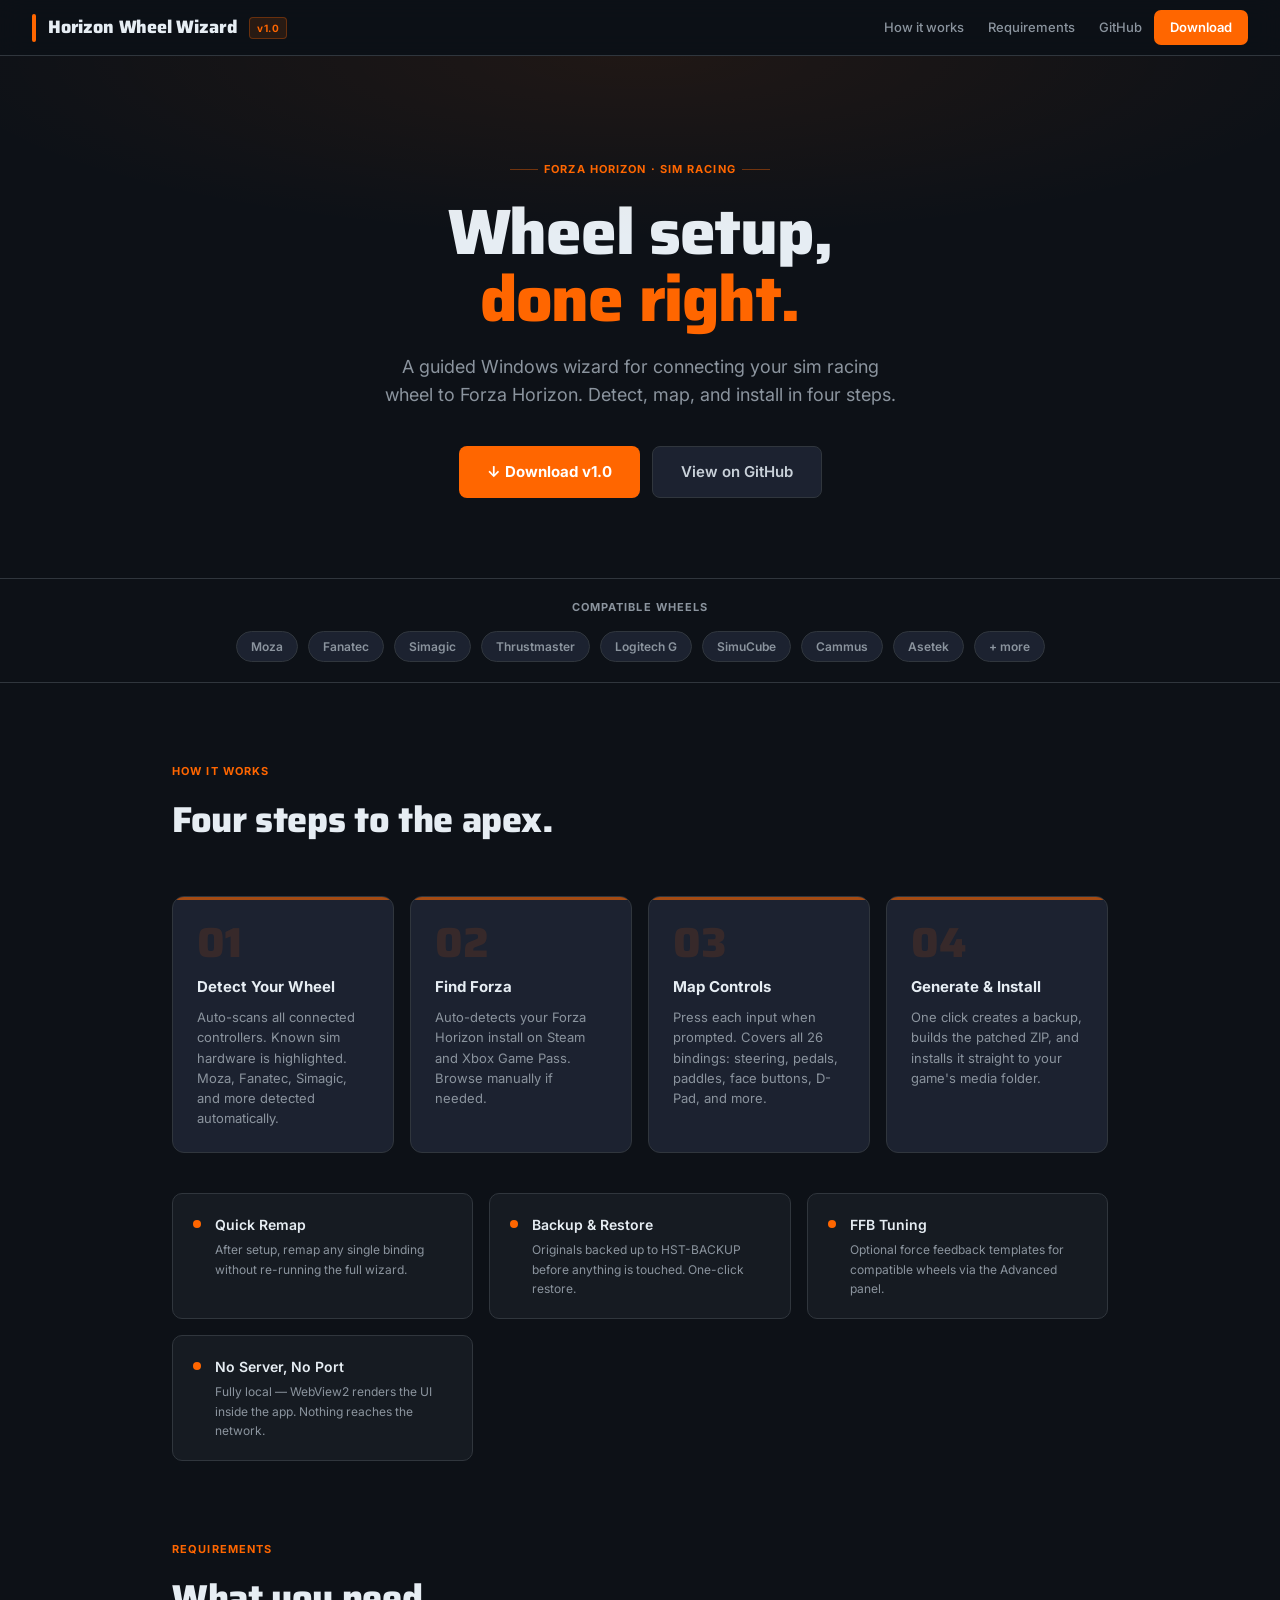
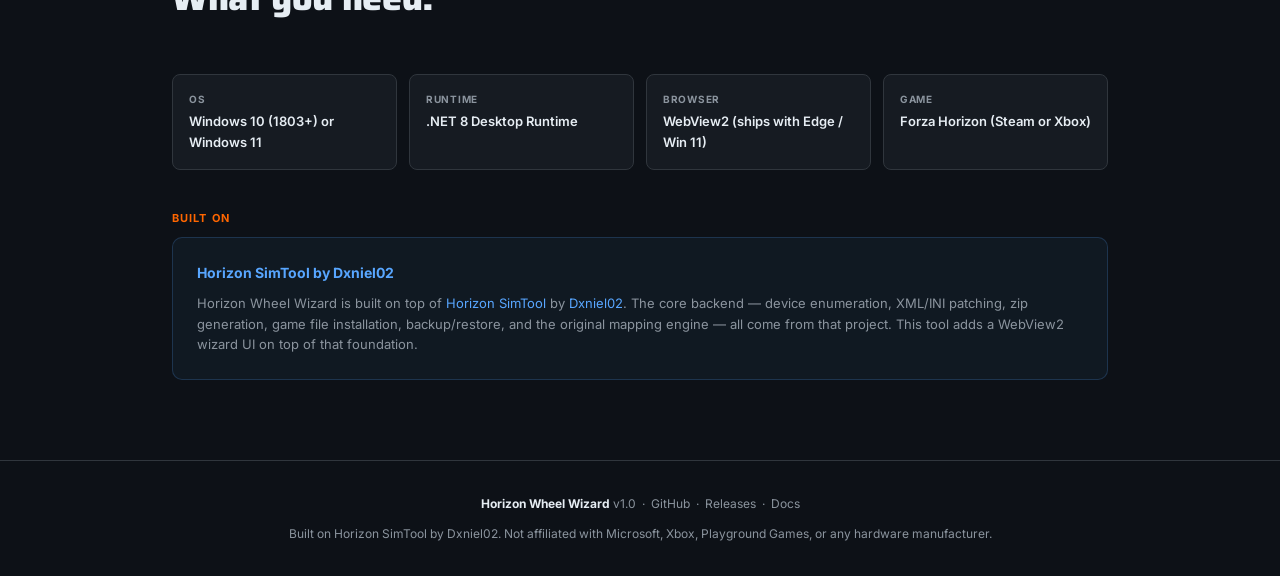
==== docs/index.html @ c7df9e30 "Fix hero bands with CSS gradients; add docs/ GitHub Pages site - Replace photo URL references with C" ====
<!DOCTYPE html>
<html lang="en">
<head>
<meta charset="UTF-8" />
<meta name="viewport" content="width=device-width, initial-scale=1.0" />
<title>Horizon Wheel Wizard</title>
<meta name="description" content="A guided Windows app for setting up your sim racing wheel in Forza Horizon. Detect your wheel, find the game, map 26 inputs, and install — in one wizard flow." />
<meta property="og:title" content="Horizon Wheel Wizard" />
<meta property="og:description" content="Guided wheel setup wizard for Forza Horizon. Moza, Fanatec, Simagic, Thrustmaster, and more." />
<link rel="preconnect" href="https://fonts.googleapis.com" />
<link rel="preconnect" href="https://fonts.gstatic.com" crossorigin />
<link href="https://fonts.googleapis.com/css2?family=Saira:wght@500;600;700;800&family=Inter:wght@400;500;600&display=swap" rel="stylesheet" />
<style>
*, *::before, *::after { box-sizing: border-box; margin: 0; padding: 0; }
:root {
  --bg: #0d1117;
  --surface: #161b22;
  --card: #1c2230;
  --border: #30363d;
  --muted: #8b949e;
  --text: #c9d1d9;
  --heading: #e6edf3;
  --orange: #ff6600;
  --orange-dim: rgba(255,102,0,.12);
  --green: #3fb950;
  --blue: #58a6ff;
}
html { scroll-behavior: smooth; }
body {
  background: var(--bg);
  color: var(--text);
  font-family: 'Inter', system-ui, sans-serif;
  line-height: 1.6;
  -webkit-font-smoothing: antialiased;
}

/* ── Nav ── */
nav {
  position: sticky;
  top: 0;
  z-index: 100;
  background: rgba(13,17,23,.92);
  backdrop-filter: blur(12px);
  border-bottom: 1px solid var(--border);
  padding: 0 32px;
  display: flex;
  align-items: center;
  height: 56px;
  gap: 12px;
}
.nav-bar { width: 4px; height: 28px; background: var(--orange); border-radius: 2px; flex-shrink: 0; }
.nav-brand {
  font-family: 'Saira', sans-serif;
  font-size: 18px;
  font-weight: 800;
  color: var(--heading);
  letter-spacing: -.01em;
}
.nav-badge {
  font-size: 10px;
  font-weight: 700;
  background: var(--orange-dim);
  color: var(--orange);
  border: 1px solid rgba(255,102,0,.3);
  border-radius: 4px;
  padding: 2px 7px;
  letter-spacing: .04em;
}
.nav-links { margin-left: auto; display: flex; gap: 24px; }
.nav-links a {
  color: var(--muted);
  text-decoration: none;
  font-size: 13px;
  font-weight: 500;
  transition: color .15s;
}
.nav-links a:hover { color: var(--heading); }
.nav-cta {
  display: inline-flex;
  align-items: center;
  gap: 6px;
  background: var(--orange);
  color: #fff;
  text-decoration: none;
  font-size: 13px;
  font-weight: 600;
  padding: 7px 16px;
  border-radius: 7px;
  transition: background .15s;
}
.nav-cta:hover { background: #e05800; }

/* ── Hero ── */
.hero {
  padding: 96px 32px 80px;
  text-align: center;
  position: relative;
  overflow: hidden;
}
.hero::before {
  content: '';
  position: absolute;
  inset: 0;
  background: radial-gradient(ellipse 80% 50% at 50% 0%, rgba(255,102,0,.08) 0%, transparent 70%);
  pointer-events: none;
}
.hero-eyebrow {
  display: inline-flex;
  align-items: center;
  gap: 6px;
  font-size: 11px;
  font-weight: 700;
  text-transform: uppercase;
  letter-spacing: .1em;
  color: var(--orange);
  margin-bottom: 20px;
}
.hero-eyebrow::before, .hero-eyebrow::after {
  content: '';
  width: 28px;
  height: 1px;
  background: rgba(255,102,0,.4);
}
h1 {
  font-family: 'Saira', sans-serif;
  font-size: clamp(36px, 6vw, 64px);
  font-weight: 800;
  color: var(--heading);
  letter-spacing: -.02em;
  line-height: 1.05;
  margin-bottom: 20px;
}
h1 span { color: var(--orange); }
.hero-sub {
  font-size: clamp(15px, 2vw, 18px);
  color: var(--muted);
  max-width: 520px;
  margin: 0 auto 36px;
}
.hero-actions { display: flex; gap: 12px; justify-content: center; flex-wrap: wrap; }
.btn-primary {
  display: inline-flex;
  align-items: center;
  gap: 8px;
  background: var(--orange);
  color: #fff;
  text-decoration: none;
  font-size: 15px;
  font-weight: 700;
  padding: 13px 28px;
  border-radius: 8px;
  transition: background .15s;
}
.btn-primary:hover { background: #e05800; }
.btn-secondary {
  display: inline-flex;
  align-items: center;
  gap: 8px;
  background: var(--card);
  color: var(--text);
  text-decoration: none;
  font-size: 15px;
  font-weight: 600;
  padding: 13px 28px;
  border-radius: 8px;
  border: 1px solid var(--border);
  transition: background .15s;
}
.btn-secondary:hover { background: #21262d; }

/* ── Brands strip ── */
.brands {
  border-top: 1px solid var(--border);
  border-bottom: 1px solid var(--border);
  padding: 20px 32px;
  text-align: center;
}
.brands p { font-size: 11px; font-weight: 700; text-transform: uppercase; letter-spacing: .1em; color: var(--muted); margin-bottom: 14px; }
.brands-list { display: flex; flex-wrap: wrap; justify-content: center; gap: 10px; }
.brand-pill {
  background: var(--card);
  border: 1px solid var(--border);
  border-radius: 20px;
  padding: 5px 14px;
  font-size: 12px;
  font-weight: 600;
  color: var(--muted);
}

/* ── Steps section ── */
.section { padding: 80px 32px; max-width: 1000px; margin: 0 auto; }
.section-label {
  font-size: 11px;
  font-weight: 700;
  text-transform: uppercase;
  letter-spacing: .1em;
  color: var(--orange);
  margin-bottom: 10px;
}
h2 {
  font-family: 'Saira', sans-serif;
  font-size: clamp(24px, 4vw, 36px);
  font-weight: 800;
  color: var(--heading);
  letter-spacing: -.01em;
  margin-bottom: 48px;
}
.steps-grid { display: grid; grid-template-columns: repeat(auto-fit, minmax(210px, 1fr)); gap: 16px; }
.step-card {
  background: var(--card);
  border: 1px solid var(--border);
  border-radius: 12px;
  padding: 24px;
  position: relative;
  overflow: hidden;
}
.step-card::before {
  content: '';
  position: absolute;
  top: 0; left: 0; right: 0;
  height: 3px;
  background: var(--orange);
  opacity: .6;
}
.step-num {
  font-family: 'Saira', sans-serif;
  font-size: 42px;
  font-weight: 800;
  color: rgba(255,102,0,.12);
  line-height: 1;
  margin-bottom: 12px;
}
.step-card h3 {
  font-size: 15px;
  font-weight: 700;
  color: var(--heading);
  margin-bottom: 8px;
}
.step-card p { font-size: 13px; color: var(--muted); line-height: 1.55; }

/* ── Feature list ── */
.features-grid { display: grid; grid-template-columns: repeat(auto-fit, minmax(280px, 1fr)); gap: 16px; margin-top: 40px; }
.feature {
  display: flex;
  gap: 14px;
  background: var(--surface);
  border: 1px solid var(--border);
  border-radius: 10px;
  padding: 20px;
}
.feature-dot {
  width: 8px;
  height: 8px;
  background: var(--orange);
  border-radius: 50%;
  margin-top: 6px;
  flex-shrink: 0;
}
.feature h4 { font-size: 14px; font-weight: 600; color: var(--heading); margin-bottom: 4px; }
.feature p { font-size: 12px; color: var(--muted); }

/* ── Requirements ── */
.req-grid { display: grid; grid-template-columns: repeat(auto-fit, minmax(180px, 1fr)); gap: 12px; margin-top: 28px; }
.req-card {
  background: var(--surface);
  border: 1px solid var(--border);
  border-radius: 8px;
  padding: 16px;
  font-size: 13px;
}
.req-card .req-label { font-size: 10px; font-weight: 700; text-transform: uppercase; letter-spacing: .07em; color: var(--muted); margin-bottom: 4px; }
.req-card .req-val { color: var(--heading); font-weight: 600; }

/* ── Credit ── */
.credit-box {
  background: rgba(88,166,255,.05);
  border: 1px solid rgba(88,166,255,.2);
  border-radius: 10px;
  padding: 24px;
  margin-top: 0;
}
.credit-box h3 { font-size: 14px; font-weight: 700; color: var(--blue); margin-bottom: 8px; }
.credit-box p { font-size: 13px; color: var(--muted); line-height: 1.6; }
.credit-box a { color: var(--blue); text-decoration: none; }
.credit-box a:hover { text-decoration: underline; }

/* ── Footer ── */
footer {
  border-top: 1px solid var(--border);
  padding: 32px;
  text-align: center;
  font-size: 12px;
  color: var(--muted);
  line-height: 1.8;
}
footer a { color: var(--muted); text-decoration: none; }
footer a:hover { color: var(--heading); }

@media (max-width: 600px) {
  nav { padding: 0 16px; }
  .nav-links { display: none; }
  .hero { padding: 64px 20px 56px; }
  .section { padding: 56px 20px; }
}
</style>
</head>
<body>

<nav>
  <div class="nav-bar"></div>
  <span class="nav-brand">Horizon Wheel Wizard</span>
  <span class="nav-badge">v1.0</span>
  <div class="nav-links">
    <a href="#steps">How it works</a>
    <a href="#requirements">Requirements</a>
    <a href="https://github.com/irpina/HorizonWheelWizard">GitHub</a>
  </div>
  <a class="nav-cta" href="https://github.com/irpina/HorizonWheelWizard/releases/latest">
    Download
  </a>
</nav>

<section class="hero">
  <div class="hero-eyebrow">Forza Horizon · Sim Racing</div>
  <h1>Wheel setup,<br><span>done right.</span></h1>
  <p class="hero-sub">A guided Windows wizard for connecting your sim racing wheel to Forza Horizon. Detect, map, and install in four steps.</p>
  <div class="hero-actions">
    <a class="btn-primary" href="https://github.com/irpina/HorizonWheelWizard/releases/latest">
      ↓ Download v1.0
    </a>
    <a class="btn-secondary" href="https://github.com/irpina/HorizonWheelWizard">
      View on GitHub
    </a>
  </div>
</section>

<div class="brands">
  <p>Compatible wheels</p>
  <div class="brands-list">
    <span class="brand-pill">Moza</span>
    <span class="brand-pill">Fanatec</span>
    <span class="brand-pill">Simagic</span>
    <span class="brand-pill">Thrustmaster</span>
    <span class="brand-pill">Logitech G</span>
    <span class="brand-pill">SimuCube</span>
    <span class="brand-pill">Cammus</span>
    <span class="brand-pill">Asetek</span>
    <span class="brand-pill">+ more</span>
  </div>
</div>

<div class="section" id="steps">
  <div class="section-label">How it works</div>
  <h2>Four steps to the apex.</h2>
  <div class="steps-grid">
    <div class="step-card">
      <div class="step-num">01</div>
      <h3>Detect Your Wheel</h3>
      <p>Auto-scans all connected controllers. Known sim hardware is highlighted. Moza, Fanatec, Simagic, and more detected automatically.</p>
    </div>
    <div class="step-card">
      <div class="step-num">02</div>
      <h3>Find Forza</h3>
      <p>Auto-detects your Forza Horizon install on Steam and Xbox Game Pass. Browse manually if needed.</p>
    </div>
    <div class="step-card">
      <div class="step-num">03</div>
      <h3>Map Controls</h3>
      <p>Press each input when prompted. Covers all 26 bindings: steering, pedals, paddles, face buttons, D-Pad, and more.</p>
    </div>
    <div class="step-card">
      <div class="step-num">04</div>
      <h3>Generate &amp; Install</h3>
      <p>One click creates a backup, builds the patched ZIP, and installs it straight to your game's media folder.</p>
    </div>
  </div>

  <div class="features-grid">
    <div class="feature">
      <div class="feature-dot"></div>
      <div>
        <h4>Quick Remap</h4>
        <p>After setup, remap any single binding without re-running the full wizard.</p>
      </div>
    </div>
    <div class="feature">
      <div class="feature-dot"></div>
      <div>
        <h4>Backup &amp; Restore</h4>
        <p>Originals backed up to HST-BACKUP before anything is touched. One-click restore.</p>
      </div>
    </div>
    <div class="feature">
      <div class="feature-dot"></div>
      <div>
        <h4>FFB Tuning</h4>
        <p>Optional force feedback templates for compatible wheels via the Advanced panel.</p>
      </div>
    </div>
    <div class="feature">
      <div class="feature-dot"></div>
      <div>
        <h4>No Server, No Port</h4>
        <p>Fully local — WebView2 renders the UI inside the app. Nothing reaches the network.</p>
      </div>
    </div>
  </div>
</div>

<div class="section" id="requirements" style="padding-top:0;">
  <div class="section-label">Requirements</div>
  <h2>What you need.</h2>
  <div class="req-grid">
    <div class="req-card">
      <div class="req-label">OS</div>
      <div class="req-val">Windows 10 (1803+) or Windows 11</div>
    </div>
    <div class="req-card">
      <div class="req-label">Runtime</div>
      <div class="req-val">.NET 8 Desktop Runtime</div>
    </div>
    <div class="req-card">
      <div class="req-label">Browser</div>
      <div class="req-val">WebView2 (ships with Edge / Win 11)</div>
    </div>
    <div class="req-card">
      <div class="req-label">Game</div>
      <div class="req-val">Forza Horizon (Steam or Xbox)</div>
    </div>
  </div>

  <div style="margin-top:40px;">
    <div class="section-label">Built on</div>
    <div class="credit-box">
      <h3>Horizon SimTool by Dxniel02</h3>
      <p>
        Horizon Wheel Wizard is built on top of
        <a href="https://github.com/Dxniel02/Horizon-SimTool">Horizon SimTool</a>
        by <a href="https://github.com/Dxniel02">Dxniel02</a>.
        The core backend — device enumeration, XML/INI patching, zip generation, game file installation,
        backup/restore, and the original mapping engine — all come from that project.
        This tool adds a WebView2 wizard UI on top of that foundation.
      </p>
    </div>
  </div>
</div>

<footer>
  <p>
    <strong style="color:#e6edf3;">Horizon Wheel Wizard</strong> v1.0 &nbsp;·&nbsp;
    <a href="https://github.com/irpina/HorizonWheelWizard">GitHub</a> &nbsp;·&nbsp;
    <a href="https://github.com/irpina/HorizonWheelWizard/releases">Releases</a> &nbsp;·&nbsp;
    <a href="https://github.com/irpina/HorizonWheelWizard/blob/main/README.md">Docs</a>
  </p>
  <p style="margin-top:8px;">
    Built on <a href="https://github.com/Dxniel02/Horizon-SimTool">Horizon SimTool</a> by Dxniel02.
    Not affiliated with Microsoft, Xbox, Playground Games, or any hardware manufacturer.
  </p>
</footer>

</body>
</html>
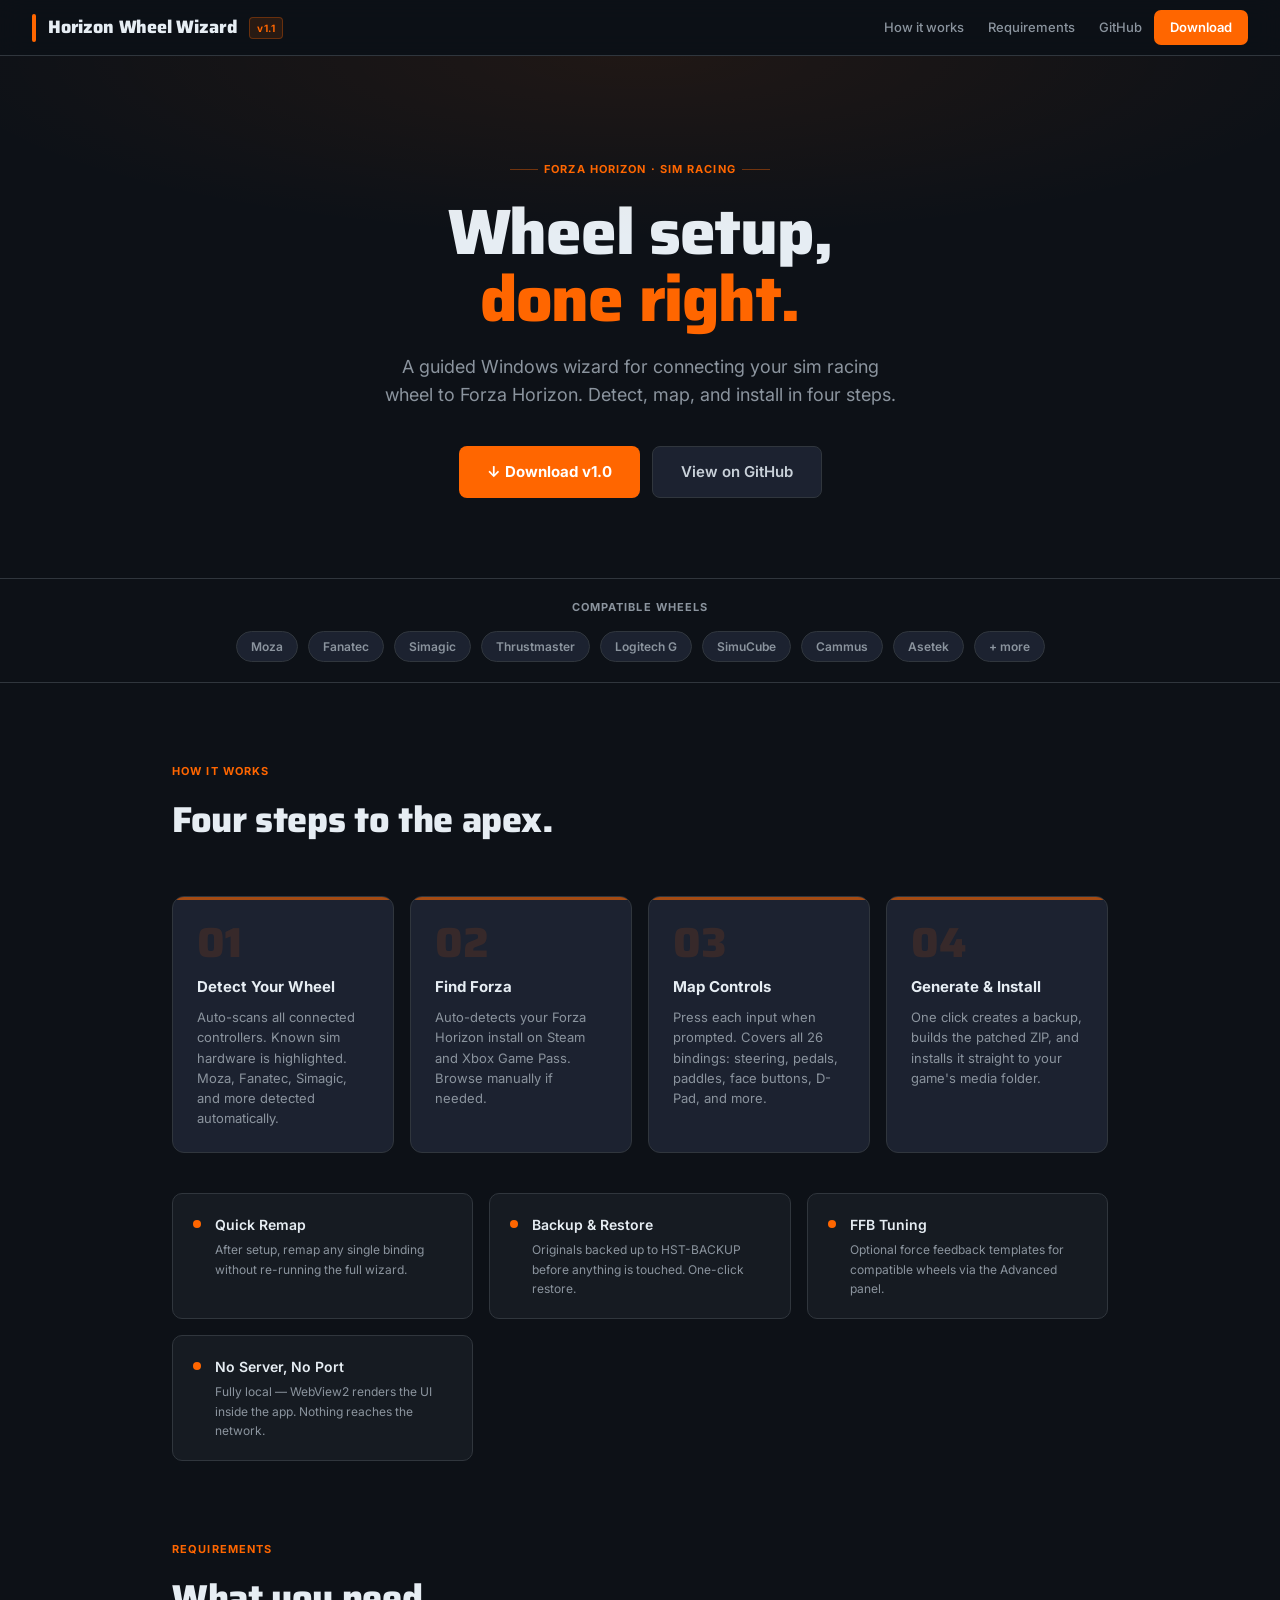
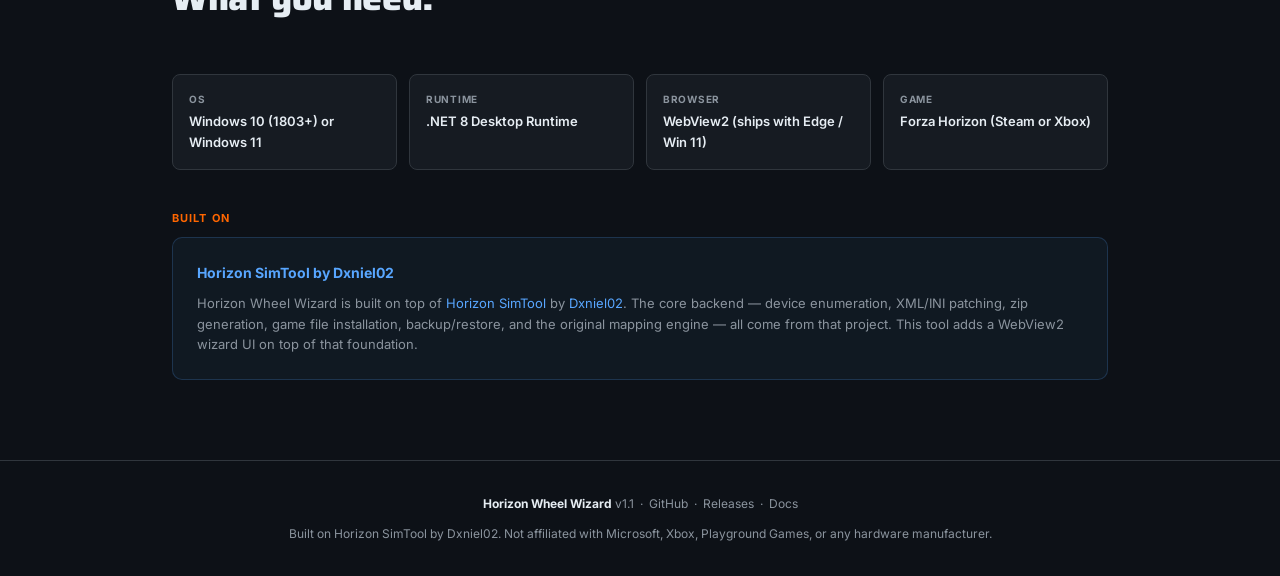
==== commit 14d9f7b1: "Bump version to v1.1.0 - Real motorsport hero band photos for all 4 wizard steps - Horizon Wheel Wiz" ====
--- a/docs/index.html
+++ b/docs/index.html
@@ -309,7 +309,7 @@
 <nav>
   <div class="nav-bar"></div>
   <span class="nav-brand">Horizon Wheel Wizard</span>
-  <span class="nav-badge">v1.0</span>
+  <span class="nav-badge">v1.1</span>
   <div class="nav-links">
     <a href="#steps">How it works</a>
     <a href="#requirements">Requirements</a>
@@ -447,7 +447,7 @@
 
 <footer>
   <p>
-    <strong style="color:#e6edf3;">Horizon Wheel Wizard</strong> v1.0 &nbsp;·&nbsp;
+    <strong style="color:#e6edf3;">Horizon Wheel Wizard</strong> v1.1 &nbsp;·&nbsp;
     <a href="https://github.com/irpina/HorizonWheelWizard">GitHub</a> &nbsp;·&nbsp;
     <a href="https://github.com/irpina/HorizonWheelWizard/releases">Releases</a> &nbsp;·&nbsp;
     <a href="https://github.com/irpina/HorizonWheelWizard/blob/main/README.md">Docs</a>
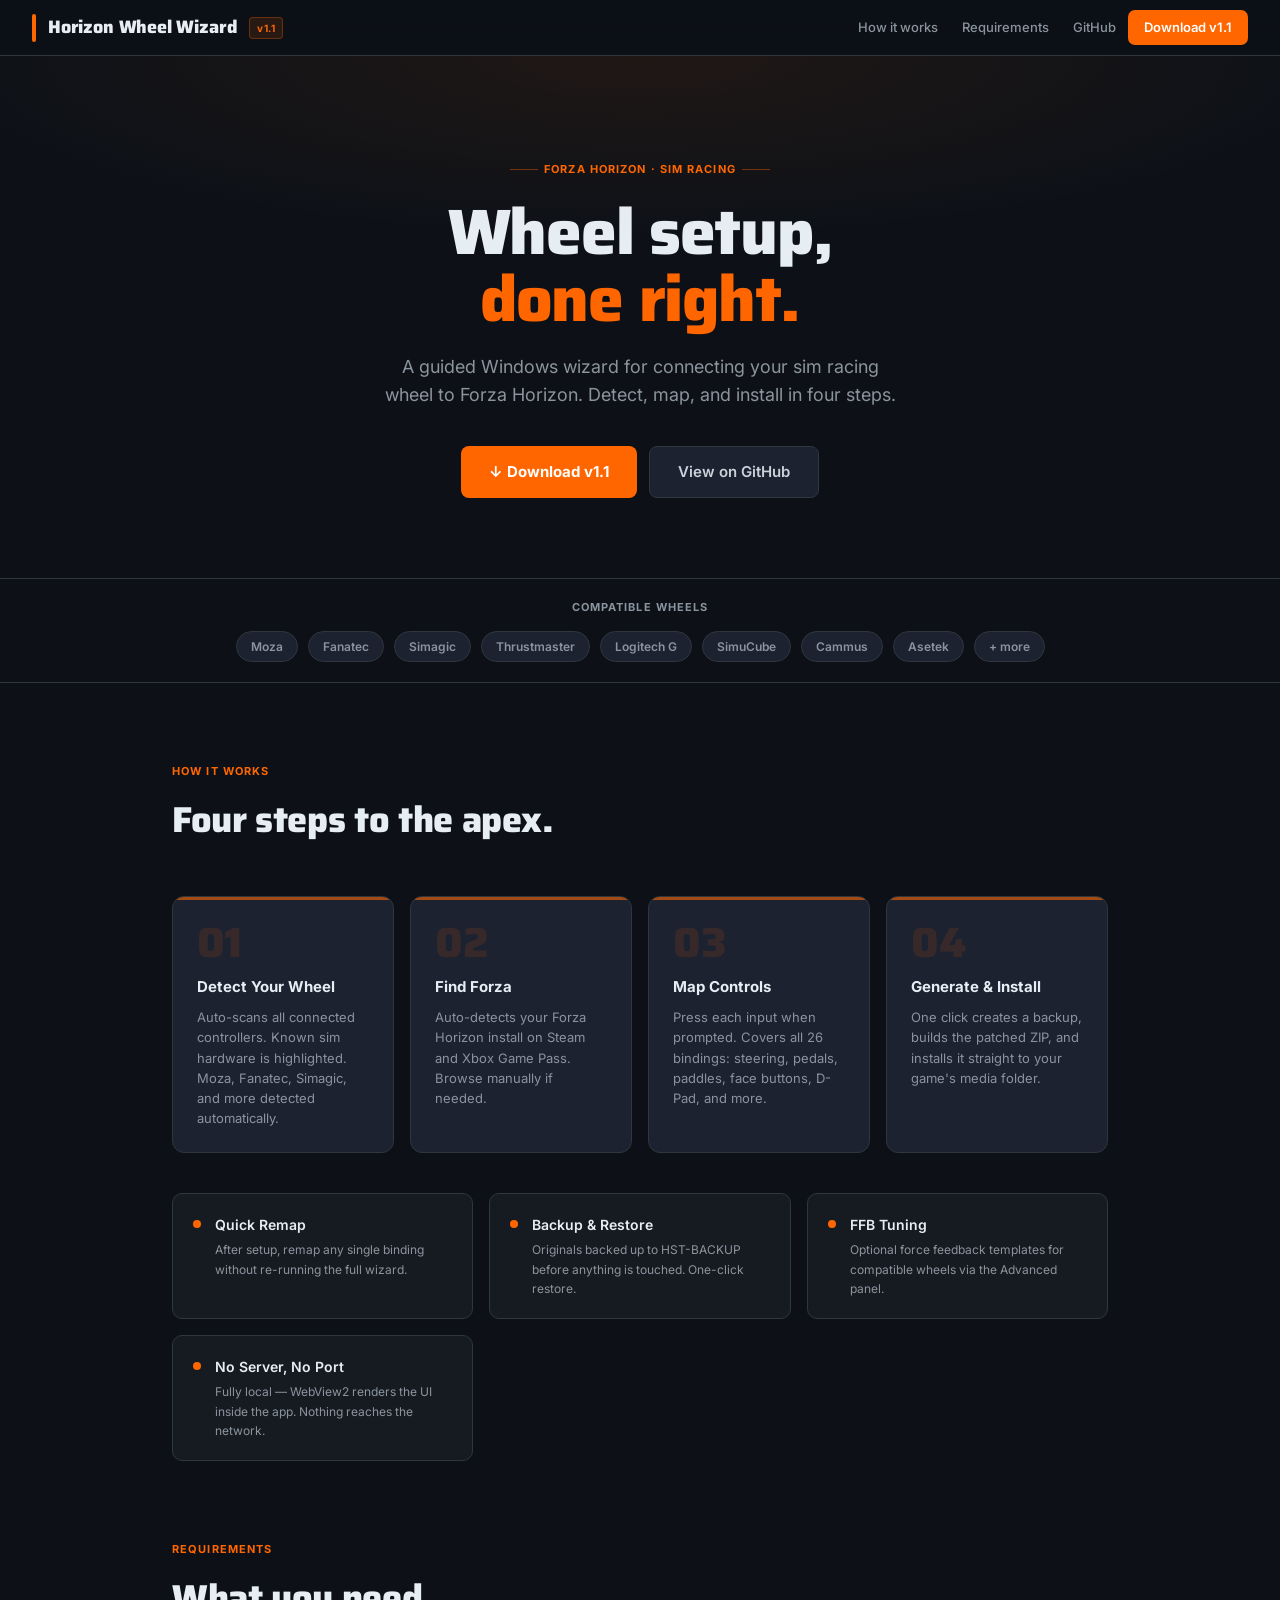
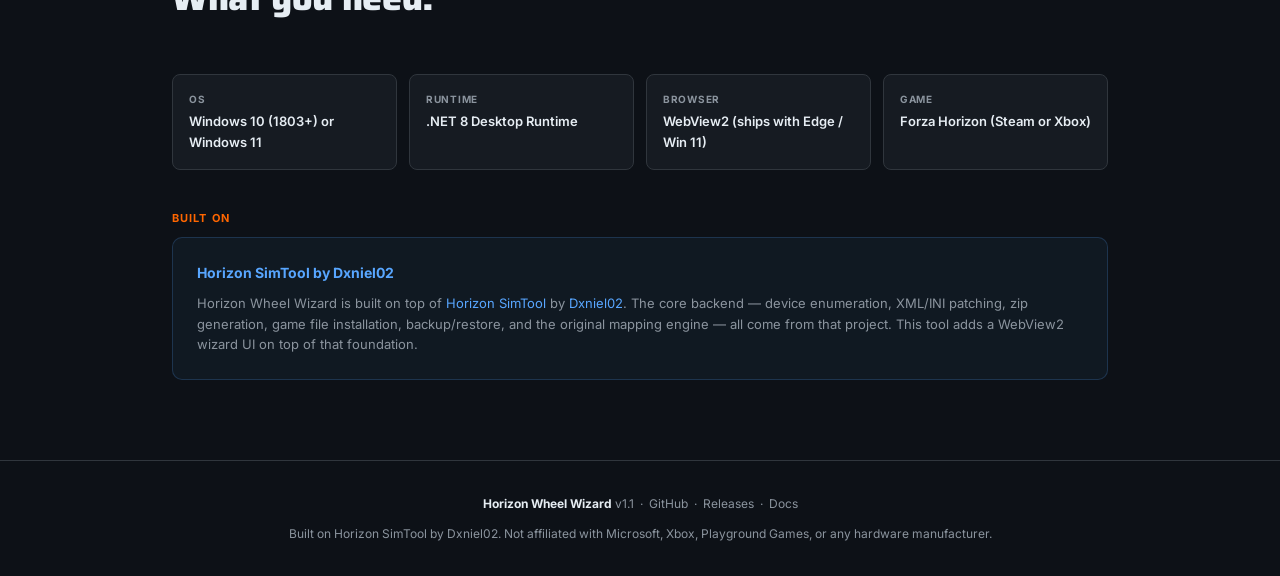
==== commit 06dc781a: "Point website download buttons to v1.1 release" ====
--- a/docs/index.html
+++ b/docs/index.html
@@ -315,8 +315,8 @@
     <a href="#requirements">Requirements</a>
     <a href="https://github.com/irpina/HorizonWheelWizard">GitHub</a>
   </div>
-  <a class="nav-cta" href="https://github.com/irpina/HorizonWheelWizard/releases/latest">
-    Download
+  <a class="nav-cta" href="https://github.com/irpina/HorizonWheelWizard/releases/tag/v1.1">
+    Download v1.1
   </a>
 </nav>
 
@@ -325,8 +325,8 @@
   <h1>Wheel setup,<br><span>done right.</span></h1>
   <p class="hero-sub">A guided Windows wizard for connecting your sim racing wheel to Forza Horizon. Detect, map, and install in four steps.</p>
   <div class="hero-actions">
-    <a class="btn-primary" href="https://github.com/irpina/HorizonWheelWizard/releases/latest">
-      ↓ Download v1.0
+    <a class="btn-primary" href="https://github.com/irpina/HorizonWheelWizard/releases/tag/v1.1">
+      ↓ Download v1.1
     </a>
     <a class="btn-secondary" href="https://github.com/irpina/HorizonWheelWizard">
       View on GitHub
